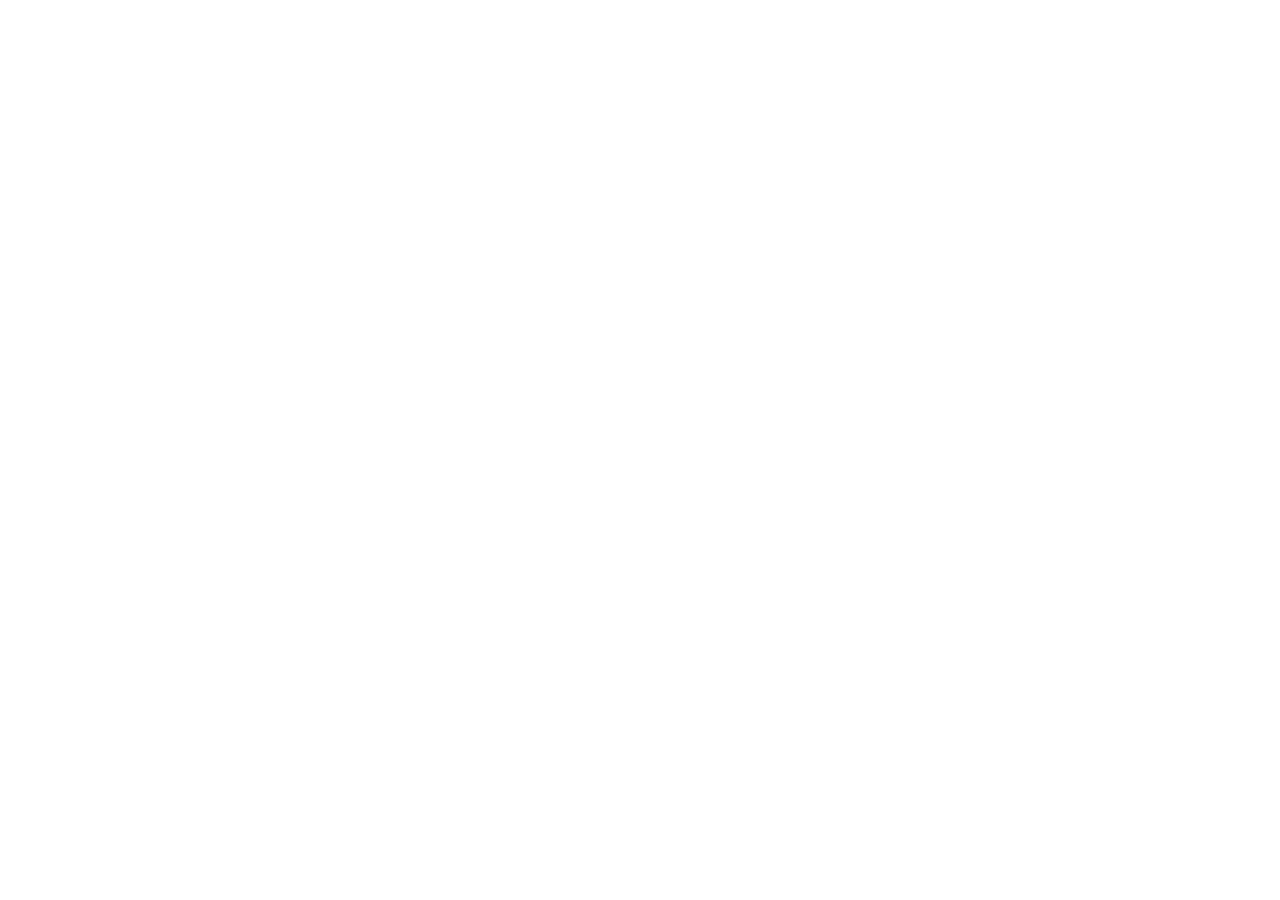
==== baby-log/index.html @ 25bd2668 "add baby-log app" ====
<!DOCTYPE html>
<html lang="zh-HK">
  <head>
    <meta charset="UTF-8" />
    <link rel="icon" type="image/svg+xml" href="/baby-icon.svg" />
    <meta name="viewport" content="width=device-width, initial-scale=1.0" />
    
    <!-- PWA 相關 -->
    <meta name="theme-color" content="#ec4899" />
    <link rel="manifest" href="/manifest.json" />
    
    <title>Chelsea 的成長日記</title>
    <script type="module" crossorigin src="/assets/index-B2k3U_U0.js"></script>
    <link rel="modulepreload" crossorigin href="/assets/api-Ds8n4yUZ.js">
    <link rel="stylesheet" crossorigin href="/assets/index-Dg6HA9ZG.css">
  <link rel="manifest" href="/manifest.webmanifest"><script id="vite-plugin-pwa:register-sw" src="/registerSW.js"></script></head>
  <body>
    <div id="app"></div>
  </body>
</html>
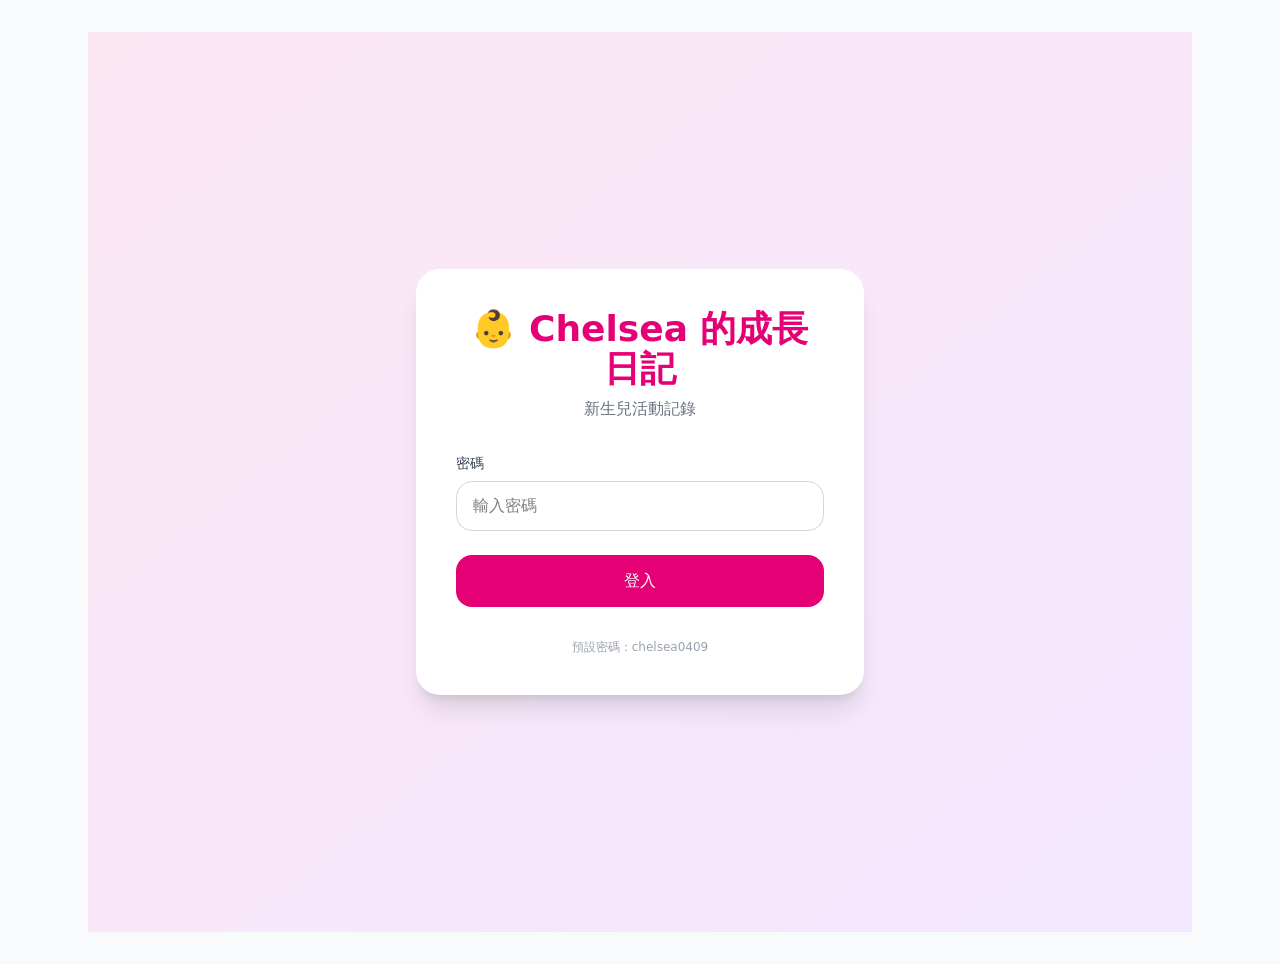
==== commit 56afe8c0: "change" ====
--- a/baby-log/index.html
+++ b/baby-log/index.html
@@ -10,10 +10,10 @@
     <link rel="manifest" href="/manifest.json" />
     
     <title>Chelsea 的成長日記</title>
-    <script type="module" crossorigin src="/assets/index-B2k3U_U0.js"></script>
-    <link rel="modulepreload" crossorigin href="/assets/api-Ds8n4yUZ.js">
-    <link rel="stylesheet" crossorigin href="/assets/index-Dg6HA9ZG.css">
-  <link rel="manifest" href="/manifest.webmanifest"><script id="vite-plugin-pwa:register-sw" src="/registerSW.js"></script></head>
+    <script type="module" crossorigin src="/baby-log/assets/index-CDHknfqM.js"></script>
+    <link rel="modulepreload" crossorigin href="/baby-log/assets/api-Ds8n4yUZ.js">
+    <link rel="stylesheet" crossorigin href="/baby-log/assets/index-Dg6HA9ZG.css">
+  <link rel="manifest" href="/baby-log/manifest.webmanifest"><script id="vite-plugin-pwa:register-sw" src="/baby-log/registerSW.js"></script></head>
   <body>
     <div id="app"></div>
   </body>
--- a/baby-log/assets/index-Dg6HA9ZG.css
+++ b/baby-log/assets/index-Dg6HA9ZG.css
@@ -0,0 +1,2 @@
+/*! tailwindcss v4.3.0 | MIT License | https://tailwindcss.com */
+@layer properties{@supports (((-webkit-hyphens:none)) and (not (margin-trim:inline))) or ((-moz-orient:inline) and (not (color:rgb(from red r g b)))){[data-v-4fe9a4c5],[data-v-4fe9a4c5]:before,[data-v-4fe9a4c5]:after,[data-v-4fe9a4c5]::backdrop{--tw-font-weight:initial}*,:before,:after,::backdrop{--tw-translate-x:0;--tw-translate-y:0;--tw-translate-z:0;--tw-rotate-x:initial;--tw-rotate-y:initial;--tw-rotate-z:initial;--tw-skew-x:initial;--tw-skew-y:initial;--tw-space-y-reverse:0;--tw-divide-y-reverse:0;--tw-border-style:solid;--tw-gradient-position:initial;--tw-gradient-from:#0000;--tw-gradient-via:#0000;--tw-gradient-to:#0000;--tw-gradient-stops:initial;--tw-gradient-via-stops:initial;--tw-gradient-from-position:0%;--tw-gradient-via-position:50%;--tw-gradient-to-position:100%;--tw-font-weight:initial;--tw-shadow:0 0 #0000;--tw-shadow-color:initial;--tw-shadow-alpha:100%;--tw-inset-shadow:0 0 #0000;--tw-inset-shadow-color:initial;--tw-inset-shadow-alpha:100%;--tw-ring-color:initial;--tw-ring-shadow:0 0 #0000;--tw-inset-ring-color:initial;--tw-inset-ring-shadow:0 0 #0000;--tw-ring-inset:initial;--tw-ring-offset-width:0px;--tw-ring-offset-color:#fff;--tw-ring-offset-shadow:0 0 #0000;--tw-blur:initial;--tw-brightness:initial;--tw-contrast:initial;--tw-grayscale:initial;--tw-hue-rotate:initial;--tw-invert:initial;--tw-opacity:initial;--tw-saturate:initial;--tw-sepia:initial;--tw-drop-shadow:initial;--tw-drop-shadow-color:initial;--tw-drop-shadow-alpha:100%;--tw-drop-shadow-size:initial;--tw-scale-x:1;--tw-scale-y:1;--tw-scale-z:1}}}.nav-link[data-v-4fe9a4c5]{border-radius:var(--radius-2xl,1rem);padding-inline:calc(var(--spacing,.25rem) * 4);padding-block:calc(var(--spacing,.25rem) * 2);--tw-font-weight:var(--font-weight-medium,500);font-weight:var(--font-weight-medium,500);color:var(--color-gray-600,oklch(44.6% .03 256.802));transition-property:color,background-color,border-color,outline-color,text-decoration-color,fill,stroke,--tw-gradient-from,--tw-gradient-via,--tw-gradient-to,opacity,box-shadow,transform,translate,scale,rotate,filter,-webkit-backdrop-filter,backdrop-filter,display,content-visibility,overlay,pointer-events;transition-timing-function:var(--tw-ease,var(--default-transition-timing-function,cubic-bezier(.4, 0, .2, 1)));transition-duration:var(--tw-duration,var(--default-transition-duration,.15s))}@media (hover:hover){.nav-link[data-v-4fe9a4c5]:hover{color:var(--color-pink-600,oklch(59.2% .249 .584))}}.nav-link.active[data-v-4fe9a4c5]{background-color:var(--color-pink-100,oklch(94.8% .028 342.258));--tw-font-weight:var(--font-weight-semibold,600);font-weight:var(--font-weight-semibold,600);color:var(--color-pink-600,oklch(59.2% .249 .584))}@property --tw-font-weight{syntax:"*";inherits:false}@layer theme{:root,:host{--font-sans:ui-sans-serif, system-ui, sans-serif, "Apple Color Emoji", "Segoe UI Emoji", "Segoe UI Symbol", "Noto Color Emoji";--font-mono:ui-monospace, SFMono-Regular, Menlo, Monaco, Consolas, "Liberation Mono", "Courier New", monospace;--color-red-50:oklch(97.1% .013 17.38);--color-red-600:oklch(57.7% .245 27.325);--color-amber-600:oklch(66.6% .179 58.318);--color-blue-50:oklch(97% .014 254.604);--color-blue-600:oklch(54.6% .245 262.881);--color-indigo-600:oklch(51.1% .262 276.966);--color-purple-100:oklch(94.6% .033 307.174);--color-purple-600:oklch(55.8% .288 302.321);--color-pink-50:oklch(97.1% .014 343.198);--color-pink-100:oklch(94.8% .028 342.258);--color-pink-500:oklch(65.6% .241 354.308);--color-pink-600:oklch(59.2% .249 .584);--color-pink-700:oklch(52.5% .223 3.958);--color-gray-50:oklch(98.5% .002 247.839);--color-gray-100:oklch(96.7% .003 264.542);--color-gray-200:oklch(92.8% .006 264.531);--color-gray-300:oklch(87.2% .01 258.338);--color-gray-400:oklch(70.7% .022 261.325);--color-gray-500:oklch(55.1% .027 264.364);--color-gray-600:oklch(44.6% .03 256.802);--color-gray-700:oklch(37.3% .034 259.733);--color-gray-800:oklch(27.8% .033 256.848);--color-white:#fff;--spacing:.25rem;--container-xs:20rem;--container-md:28rem;--container-2xl:42rem;--container-6xl:72rem;--text-xs:.75rem;--text-xs--line-height:calc(1 / .75);--text-sm:.875rem;--text-sm--line-height:calc(1.25 / .875);--text-lg:1.125rem;--text-lg--line-height:calc(1.75 / 1.125);--text-xl:1.25rem;--text-xl--line-height:calc(1.75 / 1.25);--text-2xl:1.5rem;--text-2xl--line-height:calc(2 / 1.5);--text-3xl:1.875rem;--text-3xl--line-height:calc(2.25 / 1.875);--text-4xl:2.25rem;--text-4xl--line-height:calc(2.5 / 2.25);--text-5xl:3rem;--text-5xl--line-height:1;--font-weight-normal:400;--font-weight-medium:500;--font-weight-semibold:600;--font-weight-bold:700;--radius-xl:.75rem;--radius-2xl:1rem;--radius-3xl:1.5rem;--default-transition-duration:.15s;--default-transition-timing-function:cubic-bezier(.4, 0, .2, 1);--default-font-family:var(--font-sans);--default-mono-font-family:var(--font-mono)}}@layer base{*,:after,:before,::backdrop{box-sizing:border-box;border:0 solid;margin:0;padding:0}::file-selector-button{box-sizing:border-box;border:0 solid;margin:0;padding:0}html,:host{-webkit-text-size-adjust:100%;tab-size:4;line-height:1.5;font-family:var(--default-font-family,ui-sans-serif, system-ui, sans-serif, "Apple Color Emoji", "Segoe UI Emoji", "Segoe UI Symbol", "Noto Color Emoji");font-feature-settings:var(--default-font-feature-settings,normal);font-variation-settings:var(--default-font-variation-settings,normal);-webkit-tap-highlight-color:transparent}hr{height:0;color:inherit;border-top-width:1px}abbr:where([title]){-webkit-text-decoration:underline dotted;text-decoration:underline dotted}h1,h2,h3,h4,h5,h6{font-size:inherit;font-weight:inherit}a{color:inherit;-webkit-text-decoration:inherit;-webkit-text-decoration:inherit;-webkit-text-decoration:inherit;-webkit-text-decoration:inherit;text-decoration:inherit}b,strong{font-weight:bolder}code,kbd,samp,pre{font-family:var(--default-mono-font-family,ui-monospace, SFMono-Regular, Menlo, Monaco, Consolas, "Liberation Mono", "Courier New", monospace);font-feature-settings:var(--default-mono-font-feature-settings,normal);font-variation-settings:var(--default-mono-font-variation-settings,normal);font-size:1em}small{font-size:80%}sub,sup{vertical-align:baseline;font-size:75%;line-height:0;position:relative}sub{bottom:-.25em}sup{top:-.5em}table{text-indent:0;border-color:inherit;border-collapse:collapse}:-moz-focusring{outline:auto}progress{vertical-align:baseline}summary{display:list-item}ol,ul,menu{list-style:none}img,svg,video,canvas,audio,iframe,embed,object{vertical-align:middle;display:block}img,video{max-width:100%;height:auto}button,input,select,optgroup,textarea{font:inherit;font-feature-settings:inherit;font-variation-settings:inherit;letter-spacing:inherit;color:inherit;opacity:1;background-color:#0000;border-radius:0}::file-selector-button{font:inherit;font-feature-settings:inherit;font-variation-settings:inherit;letter-spacing:inherit;color:inherit;opacity:1;background-color:#0000;border-radius:0}:where(select:is([multiple],[size])) optgroup{font-weight:bolder}:where(select:is([multiple],[size])) optgroup option{padding-inline-start:20px}::file-selector-button{margin-inline-end:4px}::placeholder{opacity:1}@supports (not ((-webkit-appearance:-apple-pay-button))) or (contain-intrinsic-size:1px){::placeholder{color:currentColor}@supports (color:color-mix(in lab, red, red)){::placeholder{color:color-mix(in oklab, currentcolor 50%, transparent)}}}textarea{resize:vertical}::-webkit-search-decoration{-webkit-appearance:none}::-webkit-date-and-time-value{min-height:1lh;text-align:inherit}::-webkit-datetime-edit{display:inline-flex}::-webkit-datetime-edit-fields-wrapper{padding:0}::-webkit-datetime-edit{padding-block:0}::-webkit-datetime-edit-year-field{padding-block:0}::-webkit-datetime-edit-month-field{padding-block:0}::-webkit-datetime-edit-day-field{padding-block:0}::-webkit-datetime-edit-hour-field{padding-block:0}::-webkit-datetime-edit-minute-field{padding-block:0}::-webkit-datetime-edit-second-field{padding-block:0}::-webkit-datetime-edit-millisecond-field{padding-block:0}::-webkit-datetime-edit-meridiem-field{padding-block:0}::-webkit-calendar-picker-indicator{line-height:1}:-moz-ui-invalid{box-shadow:none}button,input:where([type=button],[type=reset],[type=submit]){appearance:button}::file-selector-button{appearance:button}::-webkit-inner-spin-button{height:auto}::-webkit-outer-spin-button{height:auto}[hidden]:where(:not([hidden=until-found])){display:none!important}}@layer components;@layer utilities{.fixed{position:fixed}.sticky{position:sticky}.top-0{top:calc(var(--spacing) * 0)}.bottom-4{bottom:calc(var(--spacing) * 4)}.left-1\/2{left:50%}.z-50{z-index:50}.mx-auto{margin-inline:auto}.-mt-1{margin-top:calc(var(--spacing) * -1)}.mt-1{margin-top:calc(var(--spacing) * 1)}.mt-2{margin-top:calc(var(--spacing) * 2)}.mt-8{margin-top:calc(var(--spacing) * 8)}.mb-2{margin-bottom:calc(var(--spacing) * 2)}.mb-3{margin-bottom:calc(var(--spacing) * 3)}.mb-6{margin-bottom:calc(var(--spacing) * 6)}.mb-8{margin-bottom:calc(var(--spacing) * 8)}.ml-2{margin-left:calc(var(--spacing) * 2)}.ml-4{margin-left:calc(var(--spacing) * 4)}.line-clamp-2{-webkit-line-clamp:2;-webkit-box-orient:vertical;display:-webkit-box;overflow:hidden}.block{display:block}.flex{display:flex}.grid{display:grid}.h-16{height:calc(var(--spacing) * 16)}.min-h-screen{min-height:100vh}.w-12{width:calc(var(--spacing) * 12)}.w-14{width:calc(var(--spacing) * 14)}.w-32{width:calc(var(--spacing) * 32)}.w-80{width:calc(var(--spacing) * 80)}.w-full{width:100%}.max-w-2xl{max-width:var(--container-2xl)}.max-w-6xl{max-width:var(--container-6xl)}.max-w-md{max-width:var(--container-md)}.max-w-xs{max-width:var(--container-xs)}.flex-1{flex:1}.flex-shrink-0{flex-shrink:0}.-translate-x-1\/2{--tw-translate-x:calc(calc(1 / 2 * 100%) * -1);translate:var(--tw-translate-x) var(--tw-translate-y)}.transform{transform:var(--tw-rotate-x,) var(--tw-rotate-y,) var(--tw-rotate-z,) var(--tw-skew-x,) var(--tw-skew-y,)}.grid-cols-1{grid-template-columns:repeat(1,minmax(0,1fr))}.grid-cols-2{grid-template-columns:repeat(2,minmax(0,1fr))}.grid-cols-3{grid-template-columns:repeat(3,minmax(0,1fr))}.flex-wrap{flex-wrap:wrap}.items-center{align-items:center}.items-end{align-items:flex-end}.justify-between{justify-content:space-between}.justify-center{justify-content:center}.gap-2{gap:calc(var(--spacing) * 2)}.gap-3{gap:calc(var(--spacing) * 3)}.gap-4{gap:calc(var(--spacing) * 4)}.gap-5{gap:calc(var(--spacing) * 5)}.gap-6{gap:calc(var(--spacing) * 6)}.gap-8{gap:calc(var(--spacing) * 8)}:where(.space-y-4>:not(:last-child)){--tw-space-y-reverse:0;margin-block-start:calc(calc(var(--spacing) * 4) * var(--tw-space-y-reverse));margin-block-end:calc(calc(var(--spacing) * 4) * calc(1 - var(--tw-space-y-reverse)))}:where(.space-y-6>:not(:last-child)){--tw-space-y-reverse:0;margin-block-start:calc(calc(var(--spacing) * 6) * var(--tw-space-y-reverse));margin-block-end:calc(calc(var(--spacing) * 6) * calc(1 - var(--tw-space-y-reverse)))}:where(.space-y-8>:not(:last-child)){--tw-space-y-reverse:0;margin-block-start:calc(calc(var(--spacing) * 8) * var(--tw-space-y-reverse));margin-block-end:calc(calc(var(--spacing) * 8) * calc(1 - var(--tw-space-y-reverse)))}:where(.space-y-10>:not(:last-child)){--tw-space-y-reverse:0;margin-block-start:calc(calc(var(--spacing) * 10) * var(--tw-space-y-reverse));margin-block-end:calc(calc(var(--spacing) * 10) * calc(1 - var(--tw-space-y-reverse)))}.gap-x-4{column-gap:calc(var(--spacing) * 4)}:where(.divide-y>:not(:last-child)){--tw-divide-y-reverse:0;border-bottom-style:var(--tw-border-style);border-top-style:var(--tw-border-style);border-top-width:calc(1px * var(--tw-divide-y-reverse));border-bottom-width:calc(1px * calc(1 - var(--tw-divide-y-reverse)))}.truncate{text-overflow:ellipsis;white-space:nowrap;overflow:hidden}.overflow-hidden{overflow:hidden}.rounded-2xl{border-radius:var(--radius-2xl)}.rounded-3xl{border-radius:var(--radius-3xl)}.rounded-xl{border-radius:var(--radius-xl)}.border{border-style:var(--tw-border-style);border-width:1px}.border-b{border-bottom-style:var(--tw-border-style);border-bottom-width:1px}.border-gray-200{border-color:var(--color-gray-200)}.border-gray-300{border-color:var(--color-gray-300)}.border-pink-500{border-color:var(--color-pink-500)}.bg-gray-50{background-color:var(--color-gray-50)}.bg-pink-50{background-color:var(--color-pink-50)}.bg-pink-100{background-color:var(--color-pink-100)}.bg-pink-600{background-color:var(--color-pink-600)}.bg-white{background-color:var(--color-white)}.bg-gradient-to-br{--tw-gradient-position:to bottom right in oklab;background-image:linear-gradient(var(--tw-gradient-stops))}.from-pink-100{--tw-gradient-from:var(--color-pink-100);--tw-gradient-stops:var(--tw-gradient-via-stops,var(--tw-gradient-position), var(--tw-gradient-from) var(--tw-gradient-from-position), var(--tw-gradient-to) var(--tw-gradient-to-position))}.to-purple-100{--tw-gradient-to:var(--color-purple-100);--tw-gradient-stops:var(--tw-gradient-via-stops,var(--tw-gradient-position), var(--tw-gradient-from) var(--tw-gradient-from-position), var(--tw-gradient-to) var(--tw-gradient-to-position))}.p-4{padding:calc(var(--spacing) * 4)}.p-5{padding:calc(var(--spacing) * 5)}.p-6{padding:calc(var(--spacing) * 6)}.p-8{padding:calc(var(--spacing) * 8)}.p-10{padding:calc(var(--spacing) * 10)}.px-4{padding-inline:calc(var(--spacing) * 4)}.px-5{padding-inline:calc(var(--spacing) * 5)}.px-6{padding-inline:calc(var(--spacing) * 6)}.py-2{padding-block:calc(var(--spacing) * 2)}.py-2\.5{padding-block:calc(var(--spacing) * 2.5)}.py-3{padding-block:calc(var(--spacing) * 3)}.py-3\.5{padding-block:calc(var(--spacing) * 3.5)}.py-4{padding-block:calc(var(--spacing) * 4)}.py-8{padding-block:calc(var(--spacing) * 8)}.py-12{padding-block:calc(var(--spacing) * 12)}.py-20{padding-block:calc(var(--spacing) * 20)}.text-center{text-align:center}.font-mono{font-family:var(--font-mono)}.text-2xl{font-size:var(--text-2xl);line-height:var(--tw-leading,var(--text-2xl--line-height))}.text-3xl{font-size:var(--text-3xl);line-height:var(--tw-leading,var(--text-3xl--line-height))}.text-4xl{font-size:var(--text-4xl);line-height:var(--tw-leading,var(--text-4xl--line-height))}.text-5xl{font-size:var(--text-5xl);line-height:var(--tw-leading,var(--text-5xl--line-height))}.text-lg{font-size:var(--text-lg);line-height:var(--tw-leading,var(--text-lg--line-height))}.text-sm{font-size:var(--text-sm);line-height:var(--tw-leading,var(--text-sm--line-height))}.text-xl{font-size:var(--text-xl);line-height:var(--tw-leading,var(--text-xl--line-height))}.text-xs{font-size:var(--text-xs);line-height:var(--tw-leading,var(--text-xs--line-height))}.font-bold{--tw-font-weight:var(--font-weight-bold);font-weight:var(--font-weight-bold)}.font-medium{--tw-font-weight:var(--font-weight-medium);font-weight:var(--font-weight-medium)}.font-normal{--tw-font-weight:var(--font-weight-normal);font-weight:var(--font-weight-normal)}.font-semibold{--tw-font-weight:var(--font-weight-semibold);font-weight:var(--font-weight-semibold)}.whitespace-nowrap{white-space:nowrap}.text-amber-600{color:var(--color-amber-600)}.text-blue-600{color:var(--color-blue-600)}.text-gray-400{color:var(--color-gray-400)}.text-gray-500{color:var(--color-gray-500)}.text-gray-600{color:var(--color-gray-600)}.text-gray-700{color:var(--color-gray-700)}.text-gray-800{color:var(--color-gray-800)}.text-indigo-600{color:var(--color-indigo-600)}.text-pink-600{color:var(--color-pink-600)}.text-purple-600{color:var(--color-purple-600)}.text-red-600{color:var(--color-red-600)}.text-white{color:var(--color-white)}.opacity-0{opacity:0}.shadow{--tw-shadow:0 1px 3px 0 var(--tw-shadow-color,#0000001a), 0 1px 2px -1px var(--tw-shadow-color,#0000001a);box-shadow:var(--tw-inset-shadow), var(--tw-inset-ring-shadow), var(--tw-ring-offset-shadow), var(--tw-ring-shadow), var(--tw-shadow)}.shadow-lg{--tw-shadow:0 10px 15px -3px var(--tw-shadow-color,#0000001a), 0 4px 6px -4px var(--tw-shadow-color,#0000001a);box-shadow:var(--tw-inset-shadow), var(--tw-inset-ring-shadow), var(--tw-ring-offset-shadow), var(--tw-ring-shadow), var(--tw-shadow)}.shadow-md{--tw-shadow:0 4px 6px -1px var(--tw-shadow-color,#0000001a), 0 2px 4px -2px var(--tw-shadow-color,#0000001a);box-shadow:var(--tw-inset-shadow), var(--tw-inset-ring-shadow), var(--tw-ring-offset-shadow), var(--tw-ring-shadow), var(--tw-shadow)}.shadow-xl{--tw-shadow:0 20px 25px -5px var(--tw-shadow-color,#0000001a), 0 8px 10px -6px var(--tw-shadow-color,#0000001a);box-shadow:var(--tw-inset-shadow), var(--tw-inset-ring-shadow), var(--tw-ring-offset-shadow), var(--tw-ring-shadow), var(--tw-shadow)}.filter{filter:var(--tw-blur,) var(--tw-brightness,) var(--tw-contrast,) var(--tw-grayscale,) var(--tw-hue-rotate,) var(--tw-invert,) var(--tw-saturate,) var(--tw-sepia,) var(--tw-drop-shadow,)}.transition{transition-property:color,background-color,border-color,outline-color,text-decoration-color,fill,stroke,--tw-gradient-from,--tw-gradient-via,--tw-gradient-to,opacity,box-shadow,transform,translate,scale,rotate,filter,-webkit-backdrop-filter,backdrop-filter,display,content-visibility,overlay,pointer-events;transition-timing-function:var(--tw-ease,var(--default-transition-timing-function));transition-duration:var(--tw-duration,var(--default-transition-duration))}.transition-all{transition-property:all;transition-timing-function:var(--tw-ease,var(--default-transition-timing-function));transition-duration:var(--tw-duration,var(--default-transition-duration))}@media (hover:hover){.group-hover\:opacity-100:is(:where(.group):hover *){opacity:1}.hover\:scale-105:hover{--tw-scale-x:105%;--tw-scale-y:105%;--tw-scale-z:105%;scale:var(--tw-scale-x) var(--tw-scale-y)}.hover\:border-gray-300:hover{border-color:var(--color-gray-300)}.hover\:border-gray-400:hover{border-color:var(--color-gray-400)}.hover\:bg-blue-50:hover{background-color:var(--color-blue-50)}.hover\:bg-gray-50:hover{background-color:var(--color-gray-50)}.hover\:bg-gray-100:hover{background-color:var(--color-gray-100)}.hover\:bg-pink-700:hover{background-color:var(--color-pink-700)}.hover\:bg-red-50:hover{background-color:var(--color-red-50)}.hover\:text-pink-600:hover{color:var(--color-pink-600)}.hover\:underline:hover{text-decoration-line:underline}}.focus\:ring-2:focus{--tw-ring-shadow:var(--tw-ring-inset,) 0 0 0 calc(2px + var(--tw-ring-offset-width)) var(--tw-ring-color,currentcolor);box-shadow:var(--tw-inset-shadow), var(--tw-inset-ring-shadow), var(--tw-ring-offset-shadow), var(--tw-ring-shadow), var(--tw-shadow)}.focus\:ring-pink-500:focus{--tw-ring-color:var(--color-pink-500)}.focus\:outline-none:focus{--tw-outline-style:none;outline-style:none}.disabled\:bg-gray-400:disabled{background-color:var(--color-gray-400)}@media (width>=48rem){.md\:grid-cols-3{grid-template-columns:repeat(3,minmax(0,1fr))}.md\:grid-cols-4{grid-template-columns:repeat(4,minmax(0,1fr))}}@media (width>=64rem){.lg\:grid-cols-2{grid-template-columns:repeat(2,minmax(0,1fr))}}}body{font-family:Segoe UI,system-ui,-apple-system,sans-serif}input,textarea,button{transition:all .2s}@property --tw-translate-x{syntax:"*";inherits:false;initial-value:0}@property --tw-translate-y{syntax:"*";inherits:false;initial-value:0}@property --tw-translate-z{syntax:"*";inherits:false;initial-value:0}@property --tw-rotate-x{syntax:"*";inherits:false}@property --tw-rotate-y{syntax:"*";inherits:false}@property --tw-rotate-z{syntax:"*";inherits:false}@property --tw-skew-x{syntax:"*";inherits:false}@property --tw-skew-y{syntax:"*";inherits:false}@property --tw-space-y-reverse{syntax:"*";inherits:false;initial-value:0}@property --tw-divide-y-reverse{syntax:"*";inherits:false;initial-value:0}@property --tw-border-style{syntax:"*";inherits:false;initial-value:solid}@property --tw-gradient-position{syntax:"*";inherits:false}@property --tw-gradient-from{syntax:"<color>";inherits:false;initial-value:#0000}@property --tw-gradient-via{syntax:"<color>";inherits:false;initial-value:#0000}@property --tw-gradient-to{syntax:"<color>";inherits:false;initial-value:#0000}@property --tw-gradient-stops{syntax:"*";inherits:false}@property --tw-gradient-via-stops{syntax:"*";inherits:false}@property --tw-gradient-from-position{syntax:"<length-percentage>";inherits:false;initial-value:0%}@property --tw-gradient-via-position{syntax:"<length-percentage>";inherits:false;initial-value:50%}@property --tw-gradient-to-position{syntax:"<length-percentage>";inherits:false;initial-value:100%}@property --tw-shadow{syntax:"*";inherits:false;initial-value:0 0 #0000}@property --tw-shadow-color{syntax:"*";inherits:false}@property --tw-shadow-alpha{syntax:"<percentage>";inherits:false;initial-value:100%}@property --tw-inset-shadow{syntax:"*";inherits:false;initial-value:0 0 #0000}@property --tw-inset-shadow-color{syntax:"*";inherits:false}@property --tw-inset-shadow-alpha{syntax:"<percentage>";inherits:false;initial-value:100%}@property --tw-ring-color{syntax:"*";inherits:false}@property --tw-ring-shadow{syntax:"*";inherits:false;initial-value:0 0 #0000}@property --tw-inset-ring-color{syntax:"*";inherits:false}@property --tw-inset-ring-shadow{syntax:"*";inherits:false;initial-value:0 0 #0000}@property --tw-ring-inset{syntax:"*";inherits:false}@property --tw-ring-offset-width{syntax:"<length>";inherits:false;initial-value:0}@property --tw-ring-offset-color{syntax:"*";inherits:false;initial-value:#fff}@property --tw-ring-offset-shadow{syntax:"*";inherits:false;initial-value:0 0 #0000}@property --tw-blur{syntax:"*";inherits:false}@property --tw-brightness{syntax:"*";inherits:false}@property --tw-contrast{syntax:"*";inherits:false}@property --tw-grayscale{syntax:"*";inherits:false}@property --tw-hue-rotate{syntax:"*";inherits:false}@property --tw-invert{syntax:"*";inherits:false}@property --tw-opacity{syntax:"*";inherits:false}@property --tw-saturate{syntax:"*";inherits:false}@property --tw-sepia{syntax:"*";inherits:false}@property --tw-drop-shadow{syntax:"*";inherits:false}@property --tw-drop-shadow-color{syntax:"*";inherits:false}@property --tw-drop-shadow-alpha{syntax:"<percentage>";inherits:false;initial-value:100%}@property --tw-drop-shadow-size{syntax:"*";inherits:false}@property --tw-scale-x{syntax:"*";inherits:false;initial-value:1}@property --tw-scale-y{syntax:"*";inherits:false;initial-value:1}@property --tw-scale-z{syntax:"*";inherits:false;initial-value:1}
